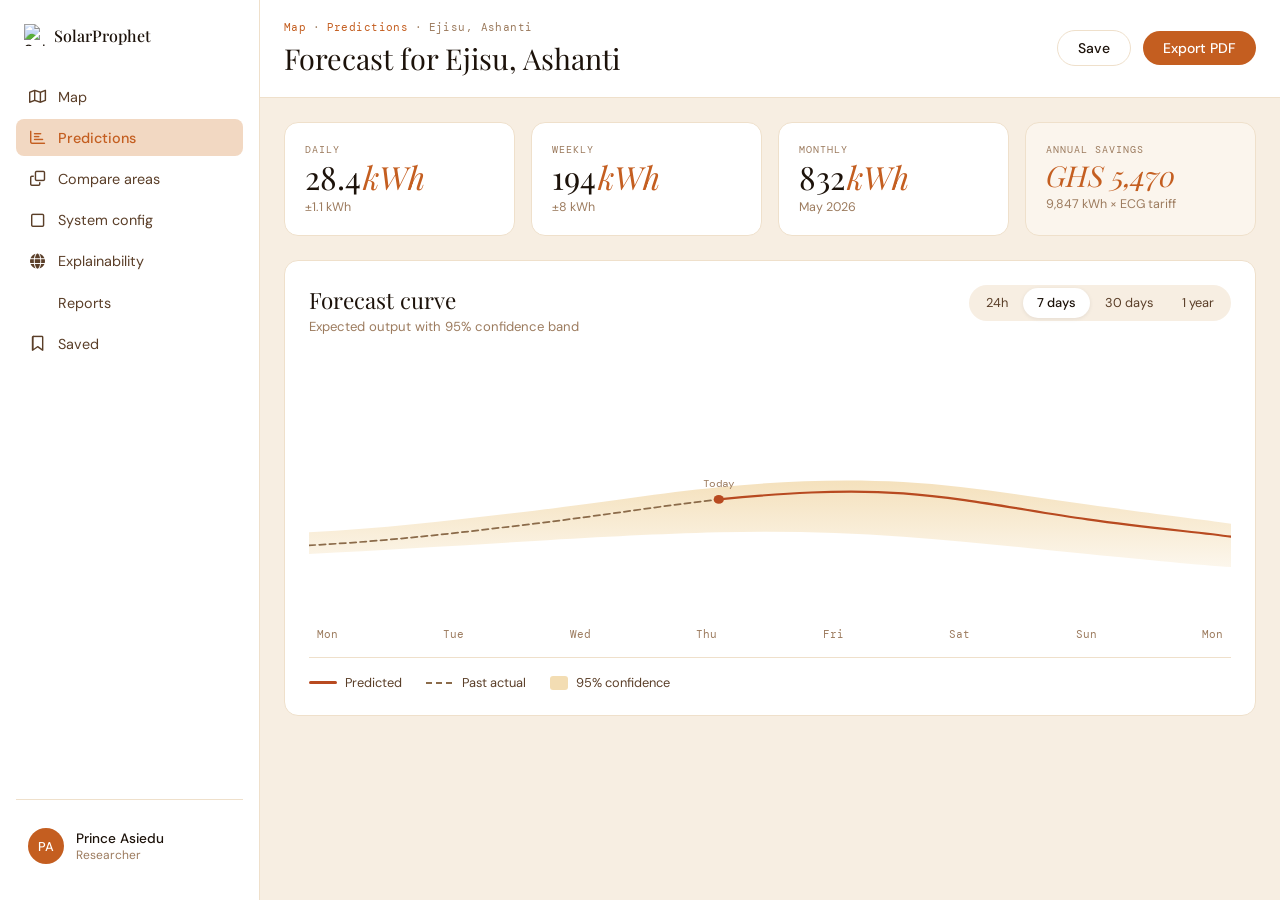
==== prediction/predictions.html @ e0db42d9 "initial  save" ====
<!DOCTYPE html>
<html lang="en">
<head>
  <meta charset="UTF-8" />
  <meta name="viewport" content="width=device-width, initial-scale=1.0" />
  <title>SolarProphet — Predictions</title>

  <!-- Google Fonts -->
  <link rel="preconnect" href="https://fonts.googleapis.com">
  <link rel="stylesheet" href="https://fonts.googleapis.com/css2?family=Playfair+Display:ital,wght@0,400;0,700;1,400&family=DM+Mono:wght@400;500&family=DM+Sans:wght@300;400;500&display=swap">

  <!-- Font Awesome icons -->
  <link rel="stylesheet" href="https://cdnjs.cloudflare.com/ajax/libs/font-awesome/6.5.0/css/all.min.css"/>

  <!-- Our CSS -->
  <link rel="stylesheet" href="predictions.css" />
</head>
<body>

  <div class="page">

    <!-- ==============================
         LEFT SIDEBAR
         Same sidebar as map page
    ============================== -->
    <aside class="sidebar">

      <div class="sidebar-logo">
        <img src="favicon.svg" alt="SolarProphet" class="sidebar-logo-img">
        <span class="sidebar-logo-text">SolarProphet</span>
      </div>

      <nav class="sidebar-nav">
        <a href="map.html" class="nav-item">
          <i class="fa-regular fa-map"></i>
          <span>Map</span>
        </a>
        <!-- Predictions is the active page -->
        <a href="predictions.html" class="nav-item active">
          <i class="fa-regular fa-chart-bar"></i>
          <span>Predictions</span>
        </a>
        <a href="#" class="nav-item">
          <i class="fa-regular fa-clone"></i>
          <span>Compare areas</span>
        </a>
        <a href="#" class="nav-item">
          <i class="fa-regular fa-square"></i>
          <span>System config</span>
        </a>
        <a href="#" class="nav-item">
          <i class="fa-solid fa-globe"></i>
          <span>Explainability</span>
        </a>
        <a href="#" class="nav-item">
          <i class="fa-solid fa-arrow-down-to-bracket"></i>
          <span>Reports</span>
        </a>
        <a href="#" class="nav-item">
          <i class="fa-regular fa-bookmark"></i>
          <span>Saved</span>
        </a>
      </nav>

      <div class="sidebar-bottom">
        <div class="user-profile">
          <div class="user-avatar">PA</div>
          <div class="user-info">
            <p class="user-name">Prince Asiedu</p>
            <p class="user-role">Researcher</p>
          </div>
        </div>
      </div>

    </aside>


    <!-- ==============================
         MAIN CONTENT
    ============================== -->
    <main class="main">

      <!-- Top bar -->
      <div class="top-bar">
        <div class="top-bar-left">
          <!-- Breadcrumb: Map · Predictions · Ejisu, Ashanti -->
          <p class="breadcrumb">
            <a href="map.html">Map</a>
            <span>·</span>
            <a href="predictions.html">Predictions</a>
            <span>·</span>
            <span>Ejisu, Ashanti</span>
          </p>
          <h1 class="page-title">Forecast for Ejisu, Ashanti</h1>
        </div>
        <div class="top-bar-right">
          <button class="save-button">Save</button>
          <button class="export-button">Export PDF</button>
        </div>
      </div>

      <!-- Scrollable content area -->
      <div class="content">

        <!-- ==============================
             4 STAT CARDS ROW
             Daily, Weekly, Monthly, Annual
        ============================== -->
        <div class="stat-cards">

          <!-- Daily -->
          <div class="stat-card">
            <p class="stat-card-label">DAILY</p>
            <div class="stat-card-value">
              <span class="stat-number">28.4</span>
              <span class="stat-unit">kWh</span>
            </div>
            <p class="stat-card-sub">±1.1 kWh</p>
          </div>

          <!-- Weekly -->
          <div class="stat-card">
            <p class="stat-card-label">WEEKLY</p>
            <div class="stat-card-value">
              <span class="stat-number">194</span>
              <span class="stat-unit">kWh</span>
            </div>
            <p class="stat-card-sub">±8 kWh</p>
          </div>

          <!-- Monthly -->
          <div class="stat-card">
            <p class="stat-card-label">MONTHLY</p>
            <div class="stat-card-value">
              <span class="stat-number">832</span>
              <span class="stat-unit">kWh</span>
            </div>
            <p class="stat-card-sub">May 2026</p>
          </div>

          <!-- Annual savings — slightly different background -->
          <div class="stat-card stat-card--highlight">
            <p class="stat-card-label">ANNUAL SAVINGS</p>
            <div class="stat-card-value">
              <span class="stat-number stat-number--large">GHS 5,470</span>
            </div>
            <p class="stat-card-sub">9,847 kWh × ECG tariff</p>
          </div>

        </div>


        <!-- ==============================
             FORECAST CURVE CHART
        ============================== -->
        <div class="chart-card">

          <!-- Chart header -->
          <div class="chart-header">
            <div>
              <h2 class="chart-title">Forecast curve</h2>
              <p class="chart-subtitle">Expected output with 95% confidence band</p>
            </div>
            <!-- Time range tabs: 24h, 7 days, 30 days, 1 year -->
            <div class="chart-tabs">
              <button class="chart-tab" onclick="setChartTab(this)">24h</button>
              <button class="chart-tab active" onclick="setChartTab(this)">7 days</button>
              <button class="chart-tab" onclick="setChartTab(this)">30 days</button>
              <button class="chart-tab" onclick="setChartTab(this)">1 year</button>
            </div>
          </div>

          <!-- The SVG chart -->
          <div class="chart-area">
            <svg viewBox="0 0 900 300" preserveAspectRatio="none" xmlns="http://www.w3.org/2000/svg">
              <defs>
                <!-- Gradient for the confidence band fill -->
                <linearGradient id="bandGrad" x1="0" y1="0" x2="0" y2="1">
                  <stop offset="0%"   stop-color="#F0D4A0" stop-opacity="0.7"/>
                  <stop offset="100%" stop-color="#F0D4A0" stop-opacity="0.2"/>
                </linearGradient>
              </defs>

              <!-- 
                95% CONFIDENCE BAND
                This is the wide cream/yellow shaded area.
                It shows the range the actual output could fall within.
                Drawn as a filled shape behind everything else.
              -->
              <path
                d="M0,200 C80,195 150,185 220,175 C290,165 340,155 400,148
                   C460,141 520,138 580,142 C640,146 700,158 760,168
                   C820,178 870,185 900,190
                   L900,240 C870,238 820,232 760,225
                   C700,218 640,210 580,205
                   C520,200 460,198 400,200
                   C340,202 290,205 220,210
                   C150,215 80,220 0,225 Z"
                fill="url(#bandGrad)"
              />

              <!-- 
                PAST ACTUAL LINE (dashed)
                Shows what the output actually was before today.
                Dashed style means it is historical data.
              -->
              <path
                d="M0,215 C80,210 150,200 220,190 C290,180 340,170 400,162"
                fill="none"
                stroke="#8B6B4A"
                stroke-width="2"
                stroke-dasharray="6 4"
                stroke-linecap="round"
              />

              <!-- 
                PREDICTED LINE (solid orange/red)
                Shows the forecast from today onwards.
                The dot marks "Today" where past meets future.
              -->
              <path
                d="M400,162 C460,155 520,150 580,155
                   C640,160 700,175 760,185
                   C820,195 870,200 900,205"
                fill="none"
                stroke="#B84A20"
                stroke-width="2.5"
                stroke-linecap="round"
              />

              <!-- "Today" dot — where past meets future -->
              <circle cx="400" cy="162" r="5" fill="#B84A20"/>

              <!-- "Today" label above the dot -->
              <text x="400" y="148" text-anchor="middle"
                font-family="DM Mono, monospace"
                font-size="11"
                fill="#9C7B5E">Today</text>

            </svg>

            <!-- Day labels along the bottom of the chart -->
            <div class="chart-days">
              <span>Mon</span>
              <span>Tue</span>
              <span>Wed</span>
              <span>Thu</span>
              <span>Fri</span>
              <span>Sat</span>
              <span>Sun</span>
              <span>Mon</span>
            </div>
          </div>

          <!-- Chart legend at the bottom -->
          <div class="chart-legend">
            <div class="legend-item">
              <div class="legend-line legend-line--solid"></div>
              <span>Predicted</span>
            </div>
            <div class="legend-item">
              <div class="legend-line legend-line--dashed"></div>
              <span>Past actual</span>
            </div>
            <div class="legend-item">
              <div class="legend-box"></div>
              <span>95% confidence</span>
            </div>
          </div>

        </div>

      </div>
    </main>
  </div>

  <script src="predictions.js"></script>

</body>
</html>
---- prediction/predictions.css ----
/* ================================================
   SOLARPROPHET — predictions.css
================================================ */

/* Same colors as all other pages */
:root {
  --cream:       #F7EEE2;
  --cream-light: #FBF5ED;
  --white:       #FFFFFF;
  --dark:        #1C120A;
  --brown:       #5A3E28;
  --brown-light: #9C7B5E;
  --orange:      #C45E20;
  --red-dark:    #B84A20;
  --border:      #EFE0CB;
  --badge-bg:    #F2D8C2;

  --font-serif: 'Playfair Display', Georgia, serif;
  --font-mono:  'DM Mono', monospace;
  --font-body:  'DM Sans', sans-serif;
}

* { box-sizing: border-box; margin: 0; padding: 0; }

body {
  font-family: var(--font-body);
  color: var(--dark);
  background: var(--cream);
  height: 100vh;
  overflow: hidden;
}

a { text-decoration: none; color: inherit; }
button { cursor: pointer; border: none; font-family: var(--font-body); }

/* Full page layout */
.page {
  display: flex;
  height: 100vh;
}


/* ==============================
   SIDEBAR — same as map page
============================== */
.sidebar {
  width: 260px;
  background: var(--white);
  border-right: 1px solid var(--border);
  display: flex;
  flex-direction: column;
  padding: 1.5rem 1rem;
  flex-shrink: 0;
  overflow-y: auto;
}

.sidebar-logo {
  display: flex;
  align-items: center;
  gap: 0.5rem;
  margin-bottom: 2rem;
  padding: 0 0.5rem;
}

.sidebar-logo-img {
  width: 22px;
  height: 22px;
  object-fit: contain;
}

.sidebar-logo-text {
  font-family: var(--font-serif);
  font-size: 1rem;
  font-weight: 500;
  color: var(--dark);
}

.sidebar-nav {
  display: flex;
  flex-direction: column;
  gap: 0.25rem;
  flex: 1;
}

.nav-item {
  display: flex;
  align-items: center;
  gap: 0.75rem;
  padding: 0.6rem 0.75rem;
  border-radius: 8px;
  font-size: 0.9rem;
  color: var(--brown);
  transition: background 0.15s, color 0.15s;
}

.nav-item:hover { background: var(--cream); color: var(--dark); }

.nav-item.active {
  background: var(--badge-bg);
  color: var(--orange);
  font-weight: 500;
}

.nav-item i { width: 18px; text-align: center; font-size: 0.95rem; }

.sidebar-bottom {
  border-top: 1px solid var(--border);
  padding-top: 1rem;
  margin-top: 1rem;
}

.user-profile {
  display: flex;
  align-items: center;
  gap: 0.75rem;
  padding: 0.75rem;
  border-radius: 8px;
  cursor: pointer;
}

.user-profile:hover { background: var(--cream); }

.user-avatar {
  width: 36px;
  height: 36px;
  border-radius: 50%;
  background: var(--orange);
  color: white;
  font-size: 0.8rem;
  font-weight: 500;
  display: flex;
  align-items: center;
  justify-content: center;
  flex-shrink: 0;
}

.user-name { font-size: 0.85rem; font-weight: 500; color: var(--dark); }
.user-role { font-size: 0.75rem; color: var(--brown-light); }


/* ==============================
   MAIN CONTENT
============================== */
.main {
  flex: 1;
  display: flex;
  flex-direction: column;
  overflow: hidden;
}

/* Top bar */
.top-bar {
  display: flex;
  align-items: center;
  justify-content: space-between;
  padding: 1.25rem 1.5rem;
  border-bottom: 1px solid var(--border);
  background: var(--white);
  flex-shrink: 0;
}

/* Breadcrumb: Map · Predictions · Ejisu, Ashanti */
.breadcrumb {
  font-family: var(--font-mono);
  font-size: 0.68rem;
  color: var(--brown-light);
  letter-spacing: 0.04em;
  margin-bottom: 0.3rem;
  display: flex;
  align-items: center;
  gap: 0.4rem;
}

.breadcrumb a {
  color: var(--orange);
}

.breadcrumb a:hover {
  text-decoration: underline;
}

.page-title {
  font-family: var(--font-serif);
  font-size: 1.8rem;
  font-weight: 400;
  color: var(--dark);
}

.top-bar-right {
  display: flex;
  align-items: center;
  gap: 0.75rem;
}

/* "Save" button — outlined style */
.save-button {
  background: var(--white);
  color: var(--dark);
  font-size: 0.875rem;
  font-weight: 500;
  padding: 0.5rem 1.25rem;
  border-radius: 999px;
  border: 1px solid var(--border);
  transition: background 0.2s;
}

.save-button:hover { background: var(--cream); }

/* "Export PDF" button — filled orange */
.export-button {
  background: var(--orange);
  color: white;
  font-size: 0.875rem;
  font-weight: 500;
  padding: 0.5rem 1.25rem;
  border-radius: 999px;
  transition: background 0.2s;
}

.export-button:hover { background: #A8501A; }


/* ==============================
   SCROLLABLE CONTENT
============================== */
.content {
  flex: 1;
  overflow-y: auto;
  padding: 1.5rem;
  display: flex;
  flex-direction: column;
  gap: 1.5rem;
}


/* ==============================
   4 STAT CARDS
============================== */
.stat-cards {
  display: grid;
  grid-template-columns: repeat(4, 1fr);
  gap: 1rem;
}

.stat-card {
  background: var(--white);
  border-radius: 14px;
  padding: 1.25rem;
  border: 1px solid var(--border);
  display: flex;
  flex-direction: column;
  gap: 0.35rem;
}

/* The annual savings card has a cream background */
.stat-card--highlight {
  background: var(--cream-light);
}

/* Small label at the top: "DAILY", "WEEKLY" etc */
.stat-card-label {
  font-family: var(--font-mono);
  font-size: 0.62rem;
  letter-spacing: 0.1em;
  color: var(--brown-light);
}

/* Number and unit on same row */
.stat-card-value {
  display: flex;
  align-items: baseline;
  gap: 0.15rem;
}

/* The big number */
.stat-number {
  font-family: var(--font-serif);
  font-size: 2rem;
  font-weight: 400;
  color: var(--dark);
  line-height: 1;
}

/* "kWh" in orange italic */
.stat-unit {
  font-family: var(--font-serif);
  font-size: 2rem;
  font-style: italic;
  color: var(--orange);
  line-height: 1;
}

/* "GHS 5,470" is slightly bigger */
.stat-number--large {
  font-family: var(--font-serif);
  font-size: 1.8rem;
  font-weight: 400;
  color: var(--orange);
  font-style: italic;
}

/* Small sub-text: "±1.1 kWh", "May 2026" */
.stat-card-sub {
  font-size: 0.78rem;
  color: var(--brown-light);
}


/* ==============================
   FORECAST CHART CARD
============================== */
.chart-card {
  background: var(--white);
  border-radius: 14px;
  padding: 1.5rem;
  border: 1px solid var(--border);
}

/* Chart header: title + tabs */
.chart-header {
  display: flex;
  align-items: flex-start;
  justify-content: space-between;
  margin-bottom: 1.5rem;
}

.chart-title {
  font-family: var(--font-serif);
  font-size: 1.4rem;
  font-weight: 400;
  color: var(--dark);
}

.chart-subtitle {
  font-size: 0.82rem;
  color: var(--brown-light);
  margin-top: 0.2rem;
}

/* 24h / 7 days / 30 days / 1 year tabs */
.chart-tabs {
  display: flex;
  background: var(--cream);
  border-radius: 999px;
  padding: 3px;
  gap: 2px;
}

.chart-tab {
  padding: 0.4rem 0.85rem;
  border-radius: 999px;
  font-size: 0.8rem;
  color: var(--brown);
  background: transparent;
  transition: background 0.2s, color 0.2s;
  white-space: nowrap;
}

.chart-tab.active {
  background: var(--white);
  color: var(--dark);
  font-weight: 500;
  box-shadow: 0 1px 4px rgba(0,0,0,0.08);
}

/* The SVG chart area */
.chart-area {
  width: 100%;
}

.chart-area svg {
  width: 100%;
  height: 260px;
  display: block;
}

/* Day labels under the chart */
.chart-days {
  display: flex;
  justify-content: space-between;
  padding: 0.5rem 0.5rem 0;
}

.chart-days span {
  font-family: var(--font-mono);
  font-size: 0.68rem;
  color: var(--brown-light);
}

/* Legend at the bottom */
.chart-legend {
  display: flex;
  align-items: center;
  gap: 1.5rem;
  margin-top: 1rem;
  padding-top: 1rem;
  border-top: 1px solid var(--border);
}

.legend-item {
  display: flex;
  align-items: center;
  gap: 0.5rem;
  font-size: 0.8rem;
  color: var(--brown);
}

/* Solid orange line for "Predicted" */
.legend-line--solid {
  width: 28px;
  height: 2.5px;
  background: var(--red-dark);
  border-radius: 2px;
}

/* Dashed line for "Past actual" */
.legend-line--dashed {
  width: 28px;
  height: 2px;
  background: repeating-linear-gradient(
    90deg,
    #8B6B4A 0px,
    #8B6B4A 6px,
    transparent 6px,
    transparent 10px
  );
}

/* Cream box for "95% confidence" */
.legend-box {
  width: 18px;
  height: 14px;
  background: #F0D4A0;
  border-radius: 3px;
  opacity: 0.8;
}
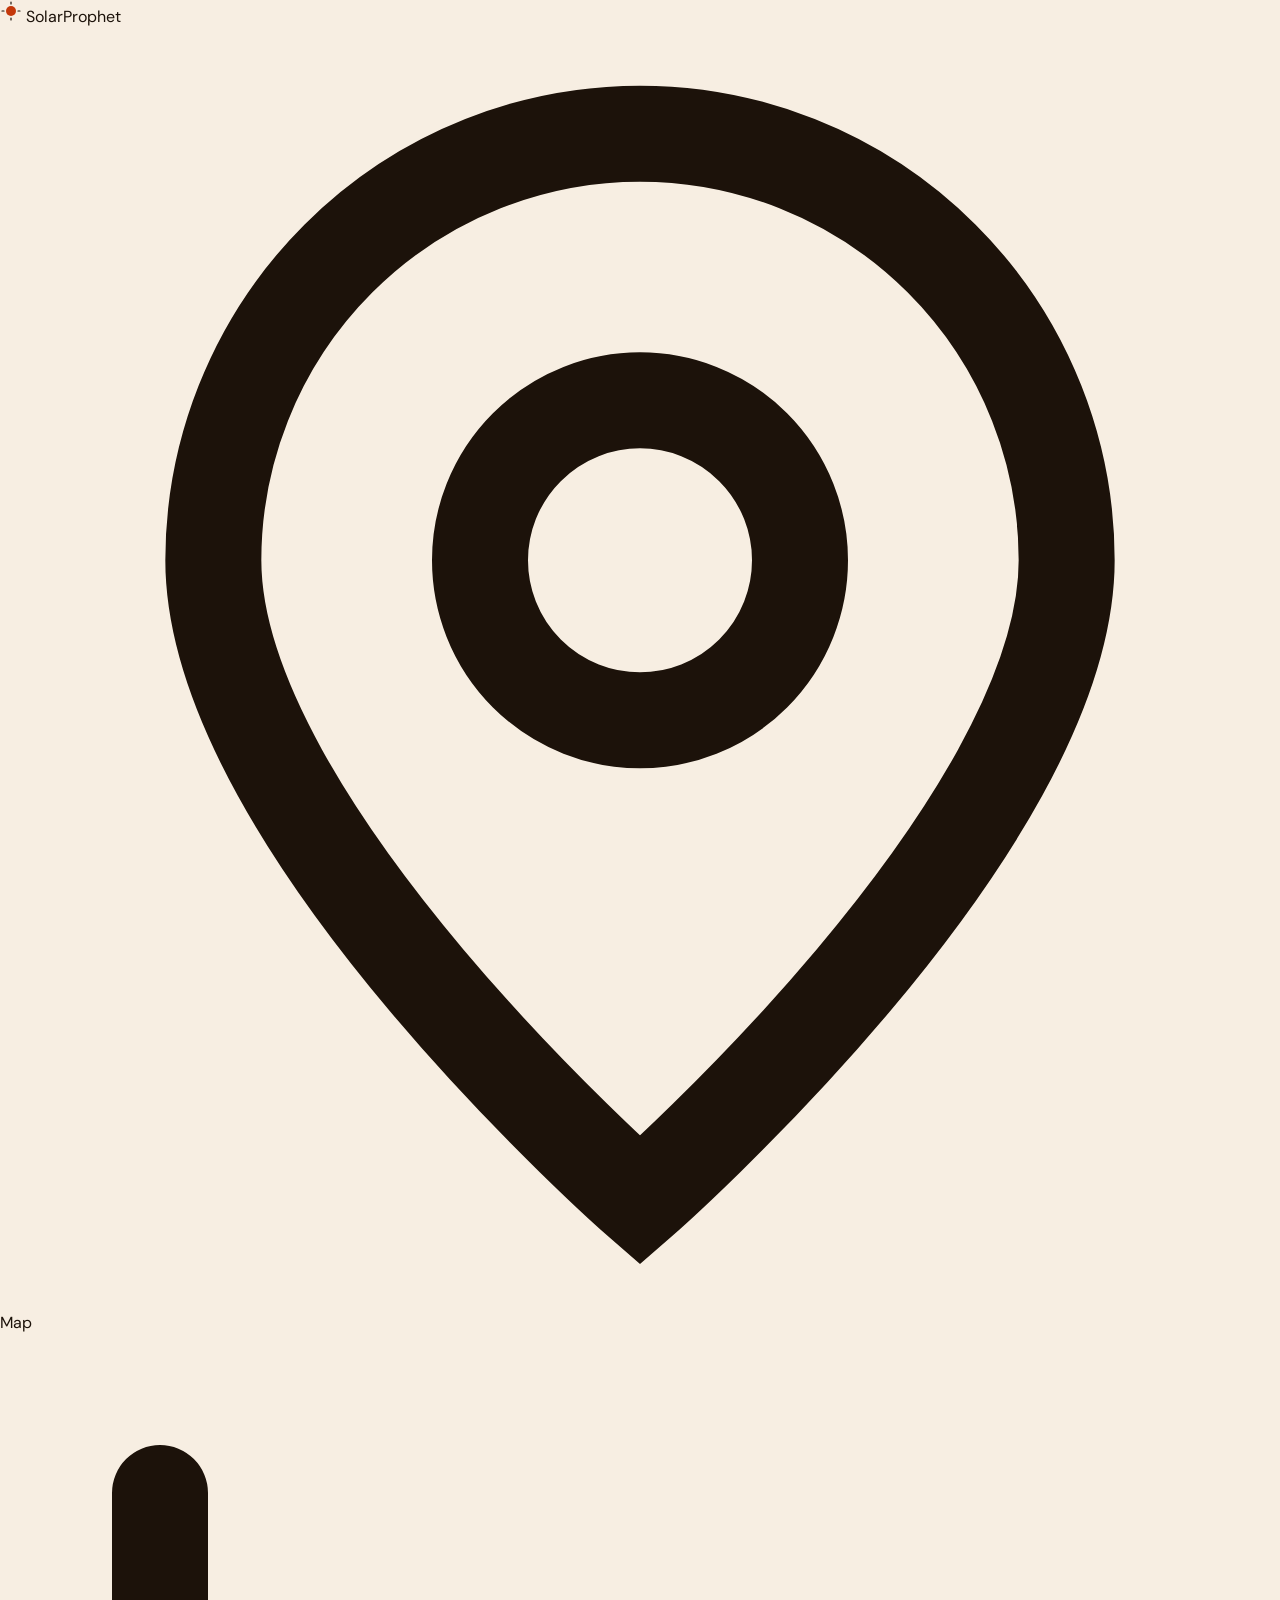
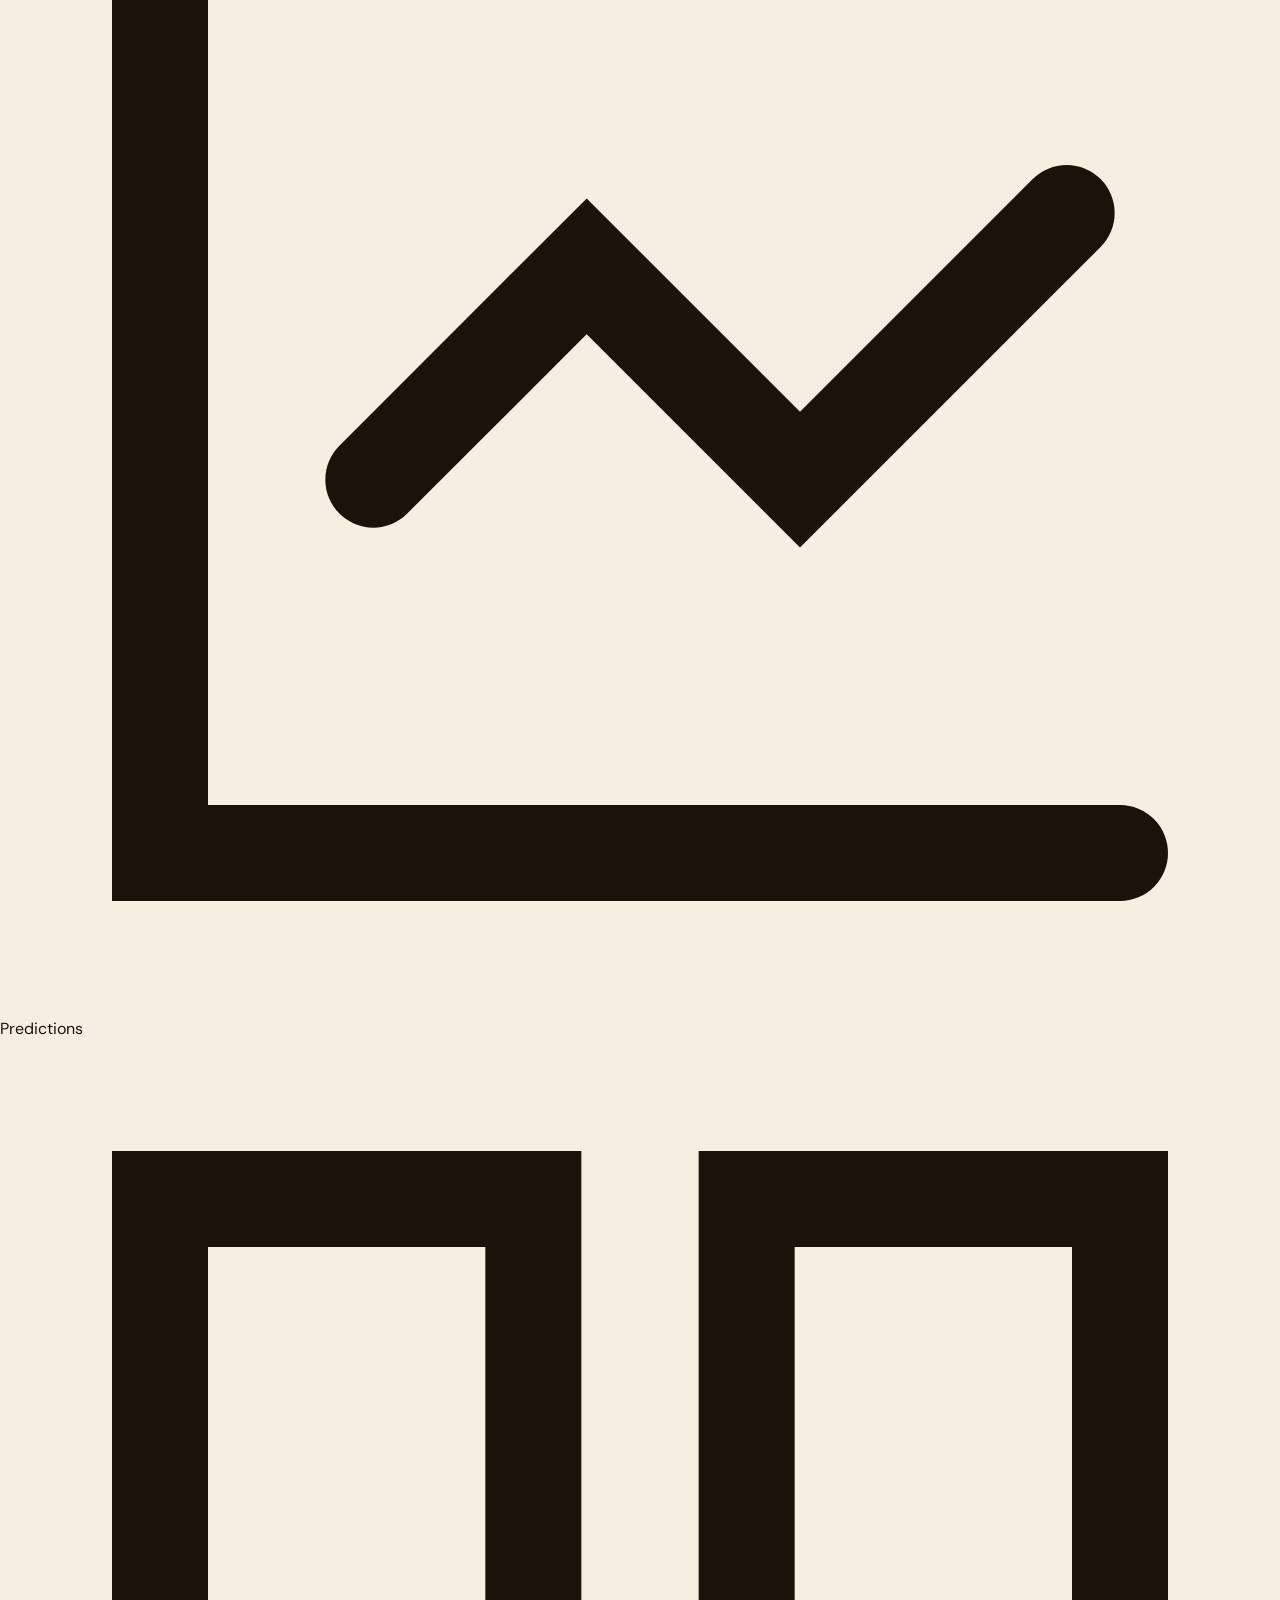
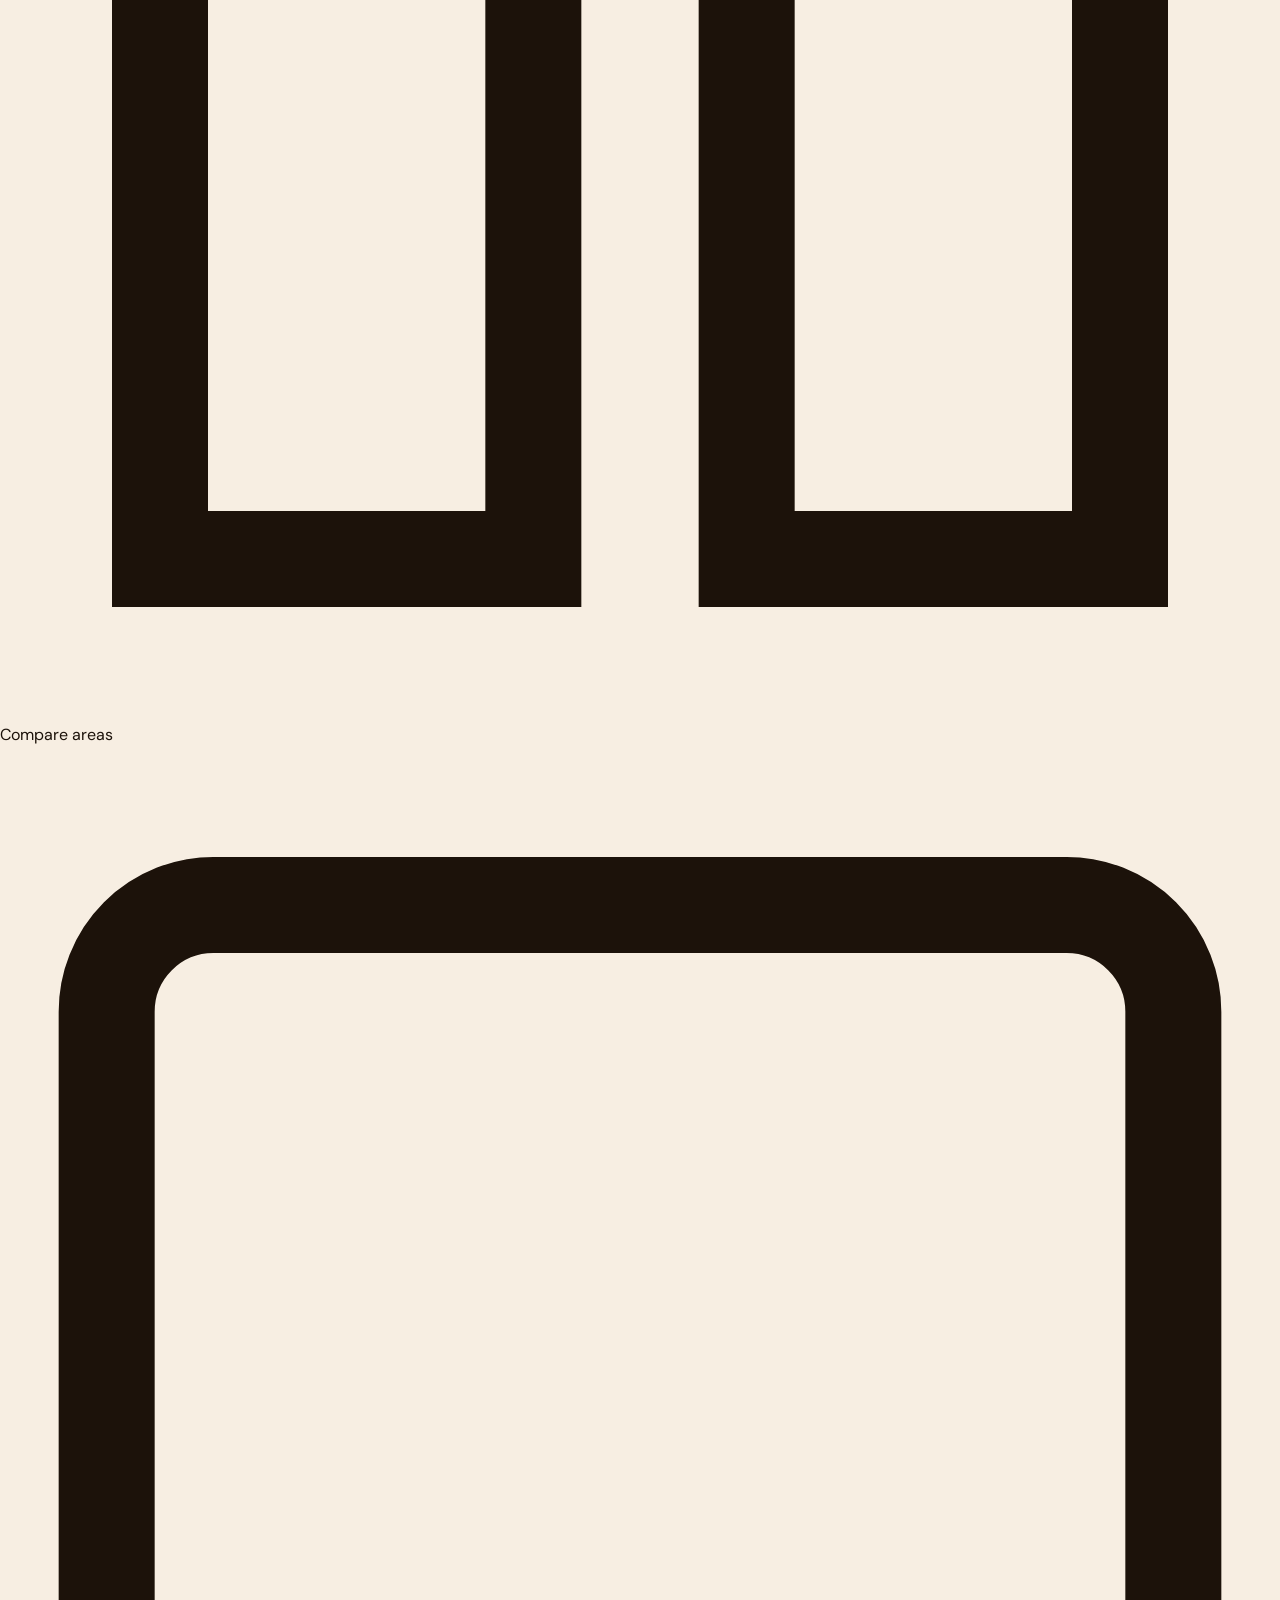
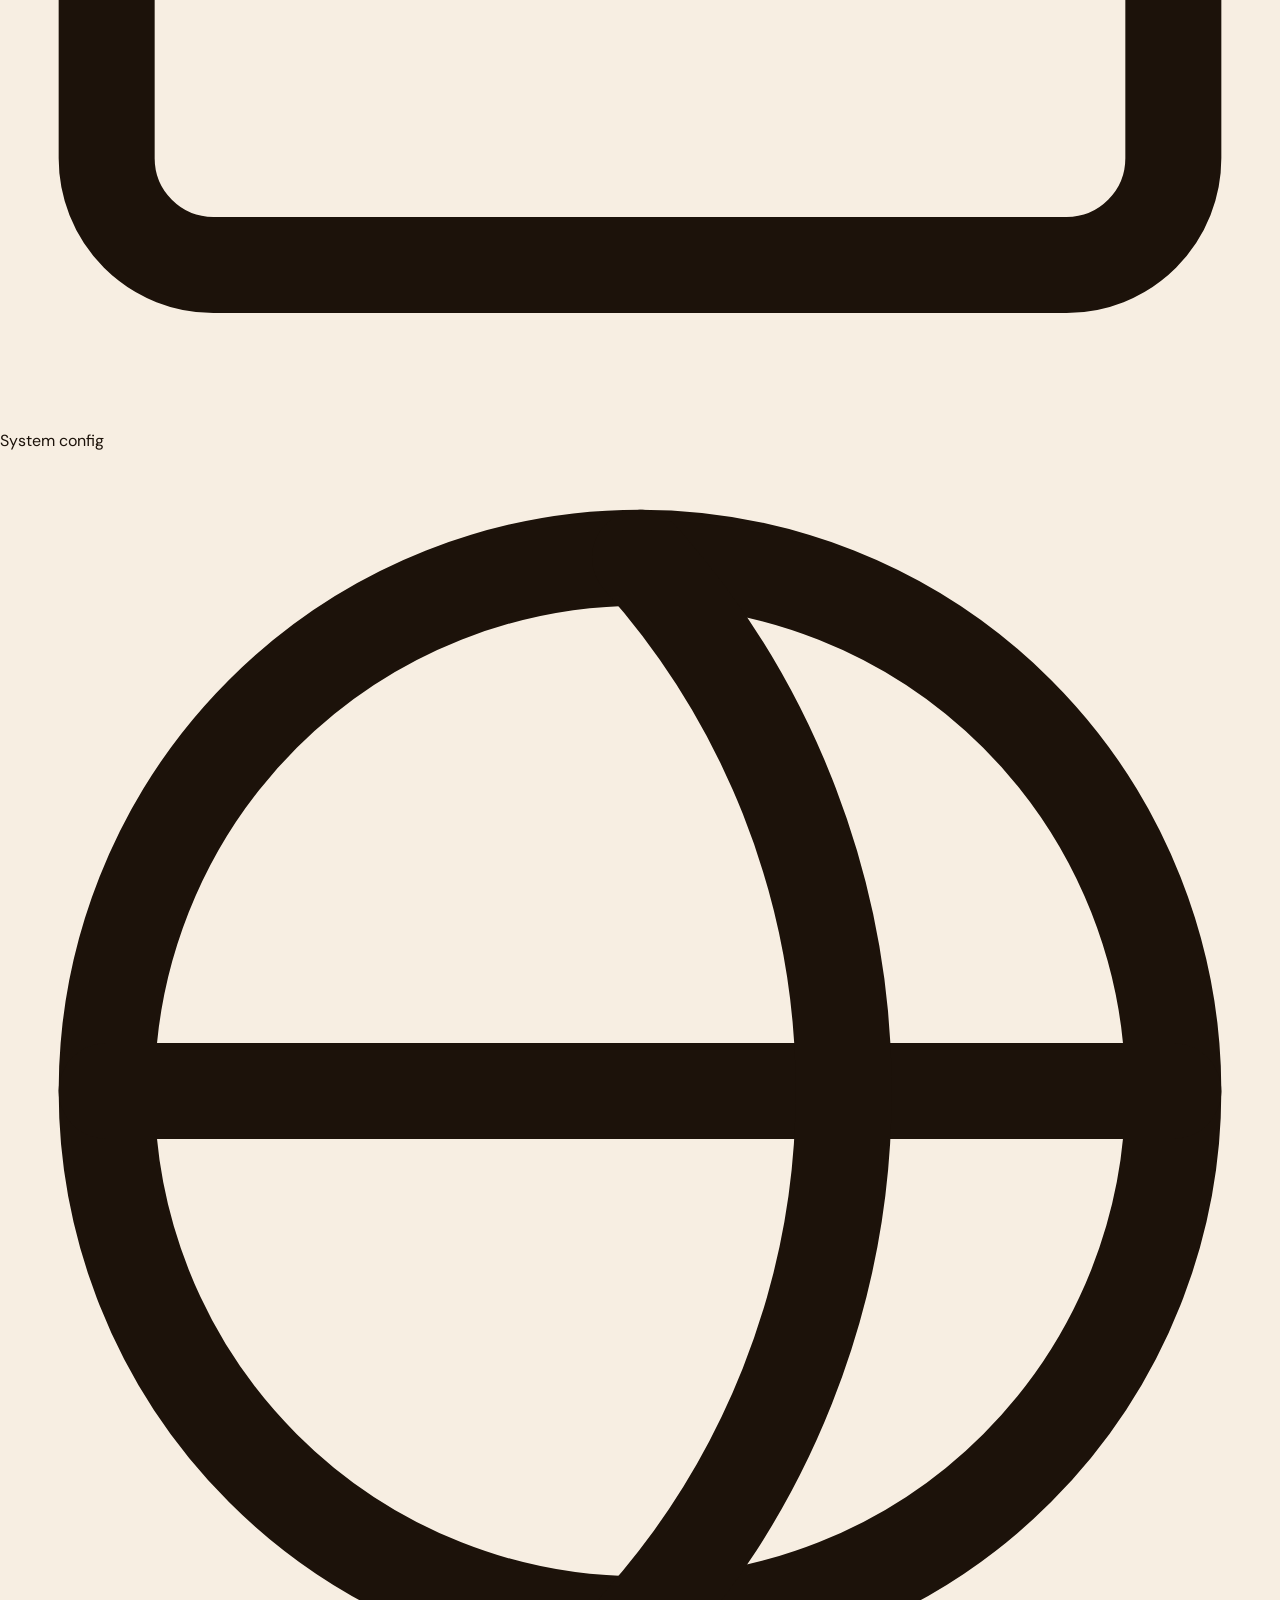
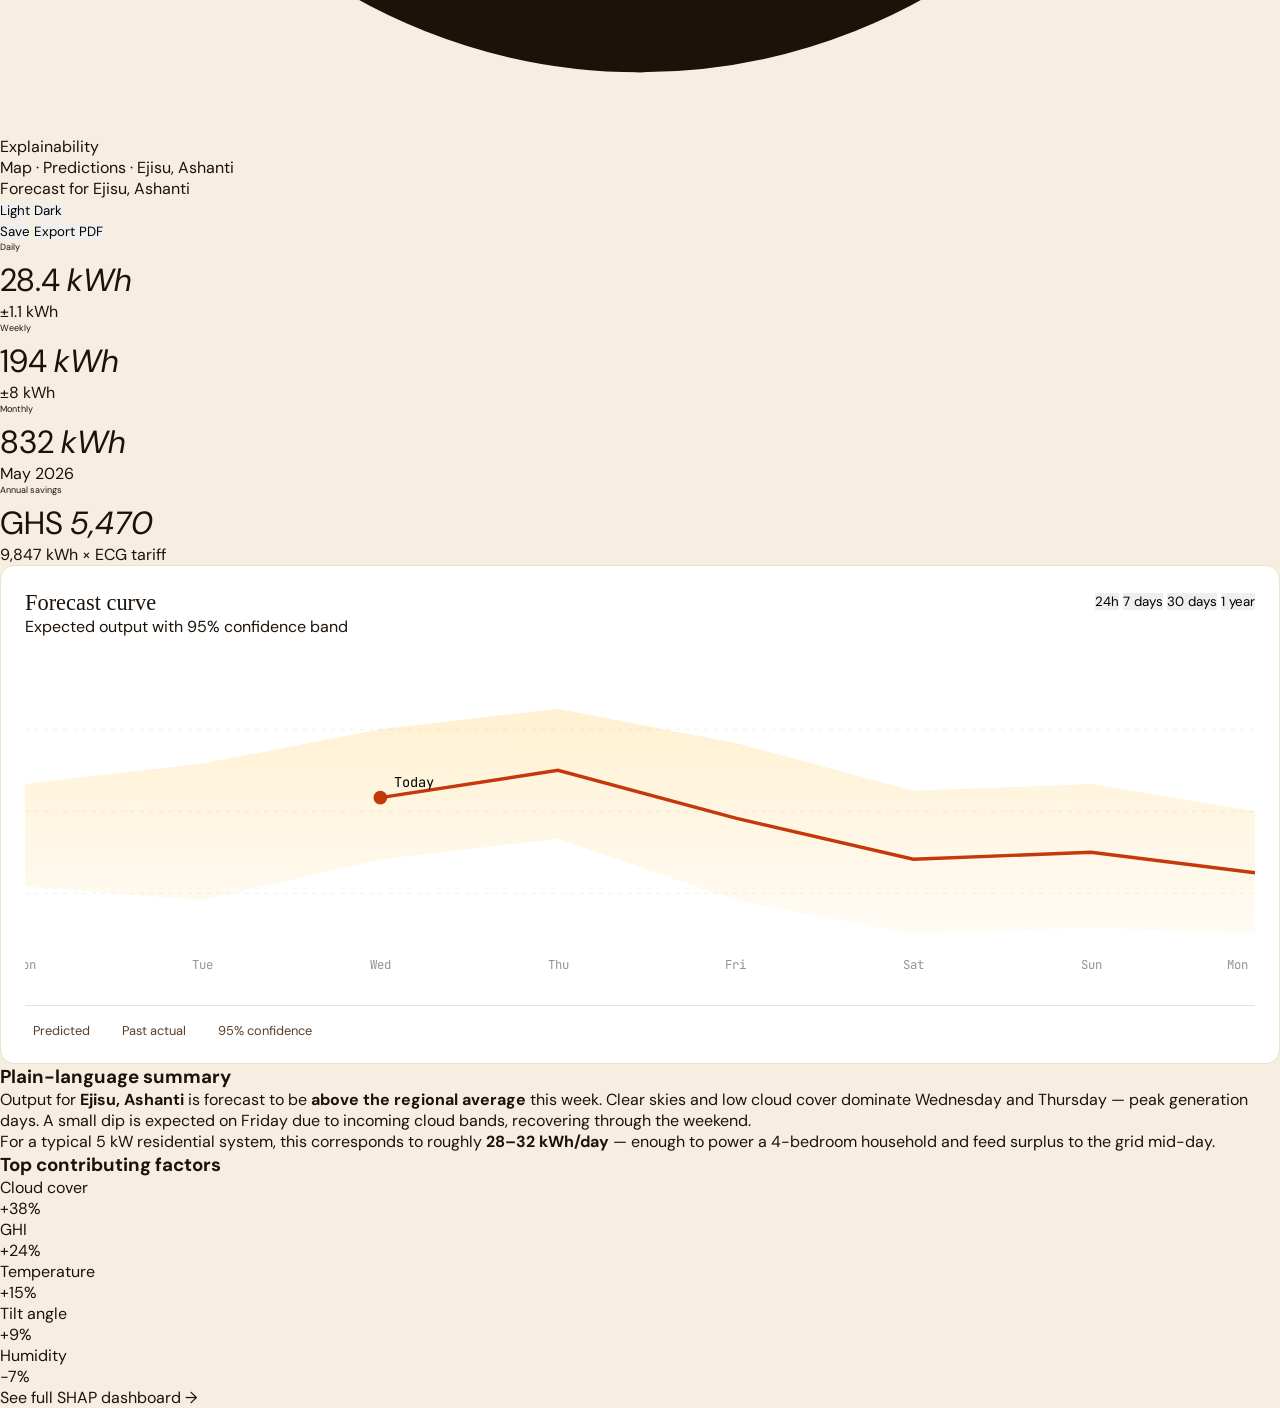
==== commit 82a67a96: "Update predictions.html included dark mode to this file" ====
--- a/prediction/predictions.html
+++ b/prediction/predictions.html
@@ -5,276 +5,479 @@
   <meta name="viewport" content="width=device-width, initial-scale=1.0" />
   <title>SolarProphet — Predictions</title>
 
-  <!-- Google Fonts -->
+  <!-- Fonts matching the design file exactly -->
   <link rel="preconnect" href="https://fonts.googleapis.com">
-  <link rel="stylesheet" href="https://fonts.googleapis.com/css2?family=Playfair+Display:ital,wght@0,400;0,700;1,400&family=DM+Mono:wght@400;500&family=DM+Sans:wght@300;400;500&display=swap">
-
-  <!-- Font Awesome icons -->
-  <link rel="stylesheet" href="https://cdnjs.cloudflare.com/ajax/libs/font-awesome/6.5.0/css/all.min.css"/>
-
-  <!-- Our CSS -->
+  <link rel="preconnect" href="https://fonts.gstatic.com" crossorigin>
+  <link href="https://fonts.googleapis.com/css2?family=Cormorant+Garamond:ital,wght@0,300;0,400;0,500;0,600;0,700;1,400;1,500;1,600&family=DM+Sans:wght@300;400;500;600;700&family=JetBrains+Mono:wght@300;400;500;600&display=swap" rel="stylesheet">
+
+  <!-- Shared design system -->
+  <link rel="stylesheet" href="shared.css" />
   <link rel="stylesheet" href="predictions.css" />
 </head>
 <body>
-
-  <div class="page">
-
-    <!-- ==============================
-         LEFT SIDEBAR
-         Same sidebar as map page
-    ============================== -->
-    <aside class="sidebar">
-
-      <div class="sidebar-logo">
-        <img src="favicon.svg" alt="SolarProphet" class="sidebar-logo-img">
-        <span class="sidebar-logo-text">SolarProphet</span>
-      </div>
-
-      <nav class="sidebar-nav">
-        <a href="map.html" class="nav-item">
-          <i class="fa-regular fa-map"></i>
-          <span>Map</span>
-        </a>
-        <!-- Predictions is the active page -->
-        <a href="predictions.html" class="nav-item active">
-          <i class="fa-regular fa-chart-bar"></i>
-          <span>Predictions</span>
-        </a>
-        <a href="#" class="nav-item">
-          <i class="fa-regular fa-clone"></i>
-          <span>Compare areas</span>
-        </a>
-        <a href="#" class="nav-item">
-          <i class="fa-regular fa-square"></i>
-          <span>System config</span>
-        </a>
-        <a href="#" class="nav-item">
-          <i class="fa-solid fa-globe"></i>
-          <span>Explainability</span>
-        </a>
-        <a href="#" class="nav-item">
-          <i class="fa-solid fa-arrow-down-to-bracket"></i>
-          <span>Reports</span>
-        </a>
-        <a href="#" class="nav-item">
-          <i class="fa-regular fa-bookmark"></i>
-          <span>Saved</span>
-        </a>
-      </nav>
-
-      <div class="sidebar-bottom">
-        <div class="user-profile">
-          <div class="user-avatar">PA</div>
-          <div class="user-info">
-            <p class="user-name">Prince Asiedu</p>
-            <p class="user-role">Researcher</p>
-          </div>
-        </div>
-      </div>
-
-    </aside>
-
-
-    <!-- ==============================
-         MAIN CONTENT
-    ============================== -->
-    <main class="main">
-
-      <!-- Top bar -->
-      <div class="top-bar">
-        <div class="top-bar-left">
-          <!-- Breadcrumb: Map · Predictions · Ejisu, Ashanti -->
-          <p class="breadcrumb">
-            <a href="map.html">Map</a>
-            <span>·</span>
-            <a href="predictions.html">Predictions</a>
-            <span>·</span>
-            <span>Ejisu, Ashanti</span>
-          </p>
-          <h1 class="page-title">Forecast for Ejisu, Ashanti</h1>
-        </div>
-        <div class="top-bar-right">
-          <button class="save-button">Save</button>
-          <button class="export-button">Export PDF</button>
-        </div>
-      </div>
-
-      <!-- Scrollable content area -->
-      <div class="content">
-
-        <!-- ==============================
-             4 STAT CARDS ROW
-             Daily, Weekly, Monthly, Annual
-        ============================== -->
-        <div class="stat-cards">
-
-          <!-- Daily -->
-          <div class="stat-card">
-            <p class="stat-card-label">DAILY</p>
-            <div class="stat-card-value">
-              <span class="stat-number">28.4</span>
-              <span class="stat-unit">kWh</span>
-            </div>
-            <p class="stat-card-sub">±1.1 kWh</p>
-          </div>
-
-          <!-- Weekly -->
-          <div class="stat-card">
-            <p class="stat-card-label">WEEKLY</p>
-            <div class="stat-card-value">
-              <span class="stat-number">194</span>
-              <span class="stat-unit">kWh</span>
-            </div>
-            <p class="stat-card-sub">±8 kWh</p>
-          </div>
-
-          <!-- Monthly -->
-          <div class="stat-card">
-            <p class="stat-card-label">MONTHLY</p>
-            <div class="stat-card-value">
-              <span class="stat-number">832</span>
-              <span class="stat-unit">kWh</span>
-            </div>
-            <p class="stat-card-sub">May 2026</p>
-          </div>
-
-          <!-- Annual savings — slightly different background -->
-          <div class="stat-card stat-card--highlight">
-            <p class="stat-card-label">ANNUAL SAVINGS</p>
-            <div class="stat-card-value">
-              <span class="stat-number stat-number--large">GHS 5,470</span>
-            </div>
-            <p class="stat-card-sub">9,847 kWh × ECG tariff</p>
-          </div>
-
-        </div>
-
-
-        <!-- ==============================
-             FORECAST CURVE CHART
-        ============================== -->
-        <div class="chart-card">
-
-          <!-- Chart header -->
-          <div class="chart-header">
-            <div>
-              <h2 class="chart-title">Forecast curve</h2>
-              <p class="chart-subtitle">Expected output with 95% confidence band</p>
-            </div>
-            <!-- Time range tabs: 24h, 7 days, 30 days, 1 year -->
-            <div class="chart-tabs">
-              <button class="chart-tab" onclick="setChartTab(this)">24h</button>
-              <button class="chart-tab active" onclick="setChartTab(this)">7 days</button>
-              <button class="chart-tab" onclick="setChartTab(this)">30 days</button>
-              <button class="chart-tab" onclick="setChartTab(this)">1 year</button>
-            </div>
-          </div>
-
-          <!-- The SVG chart -->
-          <div class="chart-area">
-            <svg viewBox="0 0 900 300" preserveAspectRatio="none" xmlns="http://www.w3.org/2000/svg">
+<div class="sp-app">
+
+  <!--SIDEBAR-->
+  <aside class="sp-sidebar">
+    <div class="sp-sidebar__brand">
+      <a class="sp-logo" href="index.html">
+        <svg viewBox="0 0 22 22" width="22" height="22" fill="none">
+          <circle cx="11" cy="11" r="5" fill="#c4380a"/>
+          <g stroke="currentColor" stroke-width="1.2" stroke-linecap="round" style="color:var(--sp-ink);">
+            <line x1="11" y1="2" x2="11" y2="4"/>
+            <line x1="11" y1="18" x2="11" y2="20"/>
+            <line x1="2"  y1="11" x2="4"  y2="11"/>
+            <line x1="18" y1="11" x2="20" y2="11"/>
+          </g>
+        </svg>
+        SolarProphet
+      </a>
+    </div>
+
+    <!-- Nav links -->
+    <a href="map.html" class="sp-sidebar__item">
+      <svg viewBox="0 0 24 24" fill="none" stroke="currentColor" stroke-width="1.8" stroke-linecap="round">
+        <circle cx="12" cy="10" r="3"/>
+        <path d="M12 2a8 8 0 0 0-8 8c0 5 8 12 8 12s8-7 8-12a8 8 0 0 0-8-8z"/>
+      </svg>
+      Map
+    </a>
+
+    <a href="predictions.html" class="sp-sidebar__item active">
+      <svg viewBox="0 0 24 24" fill="none" stroke="currentColor" stroke-width="1.8" stroke-linecap="round">
+        <path d="M3 3v18h18"/>
+        <path d="M7 14l4-4 4 4 5-5"/>
+      </svg>
+      Predictions
+    </a>
+
+    <a href="compare.html" class="sp-sidebar__item">
+      <svg viewBox="0 0 24 24" fill="none" stroke="currentColor" stroke-width="1.8" stroke-linecap="round">
+        <rect x="3" y="3" width="7" height="18"/>
+        <rect x="14" y="3" width="7" height="18"/>
+      </svg>
+      Compare areas
+    </a>
+
+    <a href="systemconfig.html" class="sp-sidebar__item">
+      <svg viewBox="0 0 24 24" fill="none" stroke="currentColor" stroke-width="1.8" stroke-linecap="round">
+        <rect x="2" y="3" width="20" height="18" rx="2"/>
+      </svg>
+      System config
+    </a>
+
+    <a href="explainability.html" class="sp-sidebar__item">
+      <svg viewBox="0 0 24 24" fill="none" stroke="currentColor" stroke-width="1.8" stroke-linecap="round">
+        <circle cx="12" cy="12" r="10"/>
+        <path d="M2 12h20"/>
+        <path d="M12 2a15 15 0 0 1 0 20"/>
+      </svg>
+      Explainability
+    </a>
+    <!--
+    <a href="reports.html" class="sp-sidebar__item">
+      <svg viewBox="0 0 24 24" fill="none" stroke="currentColor" stroke-width="1.8" stroke-linecap="round">
+        <path d="M21 15v4a2 2 0 0 1-2 2H5a2 2 0 0 1-2-2v-4"/>
+        <polyline points="7 10 12 15 17 10"/>
+        <line x1="12" y1="15" x2="12" y2="3"/>
+      </svg>
+      Reports
+    </a>
+
+    <a href="saved.html" class="sp-sidebar__item">
+      <svg viewBox="0 0 24 24" fill="none" stroke="currentColor" stroke-width="1.8" stroke-linecap="round">
+        <path d="M19 21l-7-5-7 5V5a2 2 0 0 1 2-2h10a2 2 0 0 1 2 2z"/>
+      </svg>
+      Saved
+    </a>
+
+    <a href="sms-centre.html" class="sp-sidebar__item">
+      <svg viewBox="0 0 24 24" fill="none" stroke="currentColor" stroke-width="1.8" stroke-linecap="round">
+        <path d="M21 15a2 2 0 0 1-2 2H7l-4 4V5a2 2 0 0 1 2-2h14a2 2 0 0 1 2 2z"/>
+      </svg>
+      SMS Centre
+    </a>
+    -->
+
+    <!-- Account group -->
+     <!--
+     
+    <div class="sp-sidebar__group">Account</div>
+
+    <a href="#" class="sp-sidebar__item">
+      <svg viewBox="0 0 24 24" fill="none" stroke="currentColor" stroke-width="1.8" stroke-linecap="round">
+        <path d="M20.84 4.61a5.5 5.5 0 0 0-7.78 0L12 5.67l-1.06-1.06a5.5 5.5 0 0 0-7.78 7.78l1.06 1.06L12 21.23l7.78-7.78 1.06-1.06a5.5 5.5 0 0 0 0-7.78z"/>
+      </svg>
+      Premium <span class="badge">Apply</span>
+    </a>
+
+    <a href="settings.html" class="sp-sidebar__item">
+      <svg viewBox="0 0 24 24" fill="none" stroke="currentColor" stroke-width="1.8" stroke-linecap="round">
+        <circle cx="12" cy="12" r="3"/>
+        <path d="M19.4 15a1.65 1.65 0 0 0 .33 1.82l.06.06a2 2 0 0 1-2.83 2.83l-.06-.06a1.65 1.65 0 0 0-1.82-.33 1.65 1.65 0 0 0-1 1.51V21a2 2 0 0 1-4 0v-.09A1.65 1.65 0 0 0 9 19.4a1.65 1.65 0 0 0-1.82.33l-.06.06a2 2 0 1 1-2.83-2.83l.06-.06A1.65 1.65 0 0 0 4.6 9a1.65 1.65 0 0 0-1.51-1H3a2 2 0 0 1 0-4h.09A1.65 1.65 0 0 0 4.6 9z"/>
+      </svg>
+      Settings
+    </a>
+    -->
+      
+    <!-- User profile -->
+     <!--
+    <div class="sp-sidebar__footer">
+      <div class="sp-user">
+        <div class="sp-avatar">PA</div>
+        <div>
+          <div class="sp-user__name">Prince Asiedu</div>
+          <div class="sp-user__role">Researcher</div>
+        </div>
+      </div>
+    </div>
+    -->
+  </aside>
+
+
+  <!-- ==============================
+       MAIN CONTENT
+  ============================== -->
+  <div class="sp-app__main">
+
+    <!-- Top bar -->
+    <div class="sp-topbar">
+      <div class="sp-topbar__left">
+        <!-- Breadcrumb -->
+        <div class="sp-breadcrumb">
+          <a href="map.html">Map</a>
+          <span>·</span>
+          <a href="predictions.html">Predictions</a>
+          <span>·</span>
+          <span style="color:var(--sp-ink);">Ejisu, Ashanti</span>
+        </div>
+        <div class="sp-topbar__title">Forecast for Ejisu, Ashanti</div>
+      </div>
+
+      <div class="sp-topbar__actions">
+        <!-- Dark mode toggle -->
+        <div class="sp-theme-toggle">
+          <button data-theme-btn="light" class="active">Light</button>
+          <button data-theme-btn="dark">Dark</button>
+        </div>
+        <button class="sp-btn sp-btn--outline sp-btn--sm">Save</button>
+        <button class="sp-btn sp-btn--accent sp-btn--sm">Export PDF</button>
+      </div>
+    </div>
+
+    <!-- Scrollable content -->
+    <div class="sp-content">
+
+      <!-- 4 stat cards -->
+      <div class="stat-grid">
+
+        <div class="sp-card sp-card--flat">
+          <div class="sp-mono" style="font-size:9px; margin-bottom:6px;">Daily</div>
+          <div class="sp-stat-num" style="font-size:32px;">28.4 <em>kWh</em></div>
+          <div class="stat-sub">±1.1 kWh</div>
+        </div>
+
+        <div class="sp-card sp-card--flat">
+          <div class="sp-mono" style="font-size:9px; margin-bottom:6px;">Weekly</div>
+          <div class="sp-stat-num" style="font-size:32px;">194 <em>kWh</em></div>
+          <div class="stat-sub">±8 kWh</div>
+        </div>
+
+        <div class="sp-card sp-card--flat">
+          <div class="sp-mono" style="font-size:9px; margin-bottom:6px;">Monthly</div>
+          <div class="sp-stat-num" style="font-size:32px;">832 <em>kWh</em></div>
+          <div class="stat-sub">May 2026</div>
+        </div>
+
+        <!-- Annual savings — warm gradient card -->
+        <div class="sp-card sp-card--flat savings-card">
+          <div class="sp-mono" style="font-size:9px; margin-bottom:6px;">Annual savings</div>
+          <div class="sp-stat-num" style="font-size:32px;">GHS <em>5,470</em></div>
+          <div class="stat-sub">9,847 kWh × ECG tariff</div>
+        </div>
+
+      </div>
+
+
+      <!-- Forecast curve chart -->
+      <div class="sp-card chart-card">
+        <div class="chart-header">
+          <div>
+            <h3 class="chart-title">Forecast curve</h3>
+            <p class="chart-sub">Expected output with 95% confidence band</p>
+          </div>
+          <div class="sp-segment" id="chartSegment">
+            <button onclick="setSegment(this)">24h</button>
+            <button onclick="setSegment(this)" class="active">7 days</button>
+            <button onclick="setSegment(this)">30 days</button>
+            <button onclick="setSegment(this)">1 year</button>
+          </div>
+        </div>
+
+        <div class="chart-area">
+          <svg viewBox="0 0 900 240" style="width:100%; height:100%;" preserveAspectRatio="none">
+            <defs>
+              <linearGradient id="confidence" x1="0" y1="0" x2="0" y2="1">
+                <stop offset="0%"   stop-color="#ffae00" stop-opacity="0.18"/>
+                <stop offset="100%" stop-color="#ffae00" stop-opacity="0.04"/>
+              </linearGradient>
+            </defs>
+            <!-- Grid lines -->
+            <g stroke="rgba(45,37,32,0.06)" stroke-dasharray="3 4">
+              <line x1="0" y1="50"  x2="900" y2="50"/>
+              <line x1="0" y1="110" x2="900" y2="110"/>
+              <line x1="0" y1="170" x2="900" y2="170"/>
+            </g>
+            <!-- 95% confidence band -->
+            <path d="M 0 90 L 130 75 L 260 50 L 390 35 L 520 60 L 650 95 L 780 90 L 900 110 L 900 200 L 780 195 L 650 200 L 520 175 L 390 130 L 260 145 L 130 175 L 0 165 Z"
+              fill="url(#confidence)"/>
+            <!-- Past actual (dashed) -->
+            <path d="M 0 130 L 65 120 L 130 125 L 195 115 L 260 100"
+              fill="none" stroke="var(--sp-ink-soft)" stroke-width="2" stroke-dasharray="4 3"/>
+            <!-- Predicted (solid orange) -->
+            <path d="M 260 100 L 390 80 L 520 115 L 650 145 L 780 140 L 900 155"
+              fill="none" stroke="#c4380a" stroke-width="2.5"/>
+            <!-- Today dot -->
+            <circle cx="260" cy="100" r="5" fill="#c4380a"/>
+            <text x="270" y="92" font-family="JetBrains Mono" font-size="10" fill="var(--sp-ink)">Today</text>
+            <!-- Y axis labels -->
+            <g font-family="JetBrains Mono" font-size="9" fill="rgba(45,37,32,0.5)" text-anchor="end">
+              <text x="-6" y="55">35</text>
+              <text x="-6" y="115">25</text>
+              <text x="-6" y="175">15</text>
+            </g>
+            <!-- X axis labels -->
+            <g font-family="JetBrains Mono" font-size="9" fill="rgba(45,37,32,0.5)" text-anchor="middle">
+              <text x="0"   y="225">Mon</text>
+              <text x="130" y="225">Tue</text>
+              <text x="260" y="225">Wed</text>
+              <text x="390" y="225">Thu</text>
+              <text x="520" y="225">Fri</text>
+              <text x="650" y="225">Sat</text>
+              <text x="780" y="225">Sun</text>
+              <text x="895" y="225" text-anchor="end">Mon</text>
+            </g>
+          </svg>
+        </div>
+
+        <!-- Chart legend -->
+        <div class="chart-legend">
+          <span class="legend-item">
+            <span class="legend-line" style="background:#c4380a;"></span>Predicted
+          </span>
+          <span class="legend-item">
+            <span class="legend-dashed"></span>Past actual
+          </span>
+          <span class="legend-item">
+            <span class="legend-band"></span>95% confidence
+          </span>
+        </div>
+      </div>
+
+
+      <!-- Bottom two columns: hourly + SMS -->
+       <!--
+      <div class="bottom-grid">
+        -->
+
+        <!-- Hourly profile -->
+         <!--
+        <div class="sp-card">
+          <h3 class="chart-title" style="margin-bottom:4px;">Today's hourly profile</h3>
+          <p class="chart-sub" style="margin-bottom:16px;">Ejisu, Ashanti · day-ahead · peak at 12:30</p>
+          <div style="height:140px;">
+            <svg viewBox="0 0 400 140" style="width:100%; height:100%;" preserveAspectRatio="none">
               <defs>
-                <!-- Gradient for the confidence band fill -->
-                <linearGradient id="bandGrad" x1="0" y1="0" x2="0" y2="1">
-                  <stop offset="0%"   stop-color="#F0D4A0" stop-opacity="0.7"/>
-                  <stop offset="100%" stop-color="#F0D4A0" stop-opacity="0.2"/>
+                <linearGradient id="hourGrad" x1="0" y1="0" x2="0" y2="1">
+                  <stop offset="0%"   stop-color="#ffae00" stop-opacity="0.4"/>
+                  <stop offset="100%" stop-color="#ffae00" stop-opacity="0"/>
                 </linearGradient>
               </defs>
-
-              <!-- 
-                95% CONFIDENCE BAND
-                This is the wide cream/yellow shaded area.
-                It shows the range the actual output could fall within.
-                Drawn as a filled shape behind everything else.
-              -->
-              <path
-                d="M0,200 C80,195 150,185 220,175 C290,165 340,155 400,148
-                   C460,141 520,138 580,142 C640,146 700,158 760,168
-                   C820,178 870,185 900,190
-                   L900,240 C870,238 820,232 760,225
-                   C700,218 640,210 580,205
-                   C520,200 460,198 400,200
-                   C340,202 290,205 220,210
-                   C150,215 80,220 0,225 Z"
-                fill="url(#bandGrad)"
-              />
-
-              <!-- 
-                PAST ACTUAL LINE (dashed)
-                Shows what the output actually was before today.
-                Dashed style means it is historical data.
-              -->
-              <path
-                d="M0,215 C80,210 150,200 220,190 C290,180 340,170 400,162"
-                fill="none"
-                stroke="#8B6B4A"
-                stroke-width="2"
-                stroke-dasharray="6 4"
-                stroke-linecap="round"
-              />
-
-              <!-- 
-                PREDICTED LINE (solid orange/red)
-                Shows the forecast from today onwards.
-                The dot marks "Today" where past meets future.
-              -->
-              <path
-                d="M400,162 C460,155 520,150 580,155
-                   C640,160 700,175 760,185
-                   C820,195 870,200 900,205"
-                fill="none"
-                stroke="#B84A20"
-                stroke-width="2.5"
-                stroke-linecap="round"
-              />
-
-              <!-- "Today" dot — where past meets future -->
-              <circle cx="400" cy="162" r="5" fill="#B84A20"/>
-
-              <!-- "Today" label above the dot -->
-              <text x="400" y="148" text-anchor="middle"
-                font-family="DM Mono, monospace"
-                font-size="11"
-                fill="#9C7B5E">Today</text>
-
+              <path d="M 0 135 L 30 130 L 60 120 L 90 100 L 120 70 L 150 40 L 180 20 L 210 18 L 240 35 L 270 65 L 300 90 L 330 115 L 360 128 L 390 133 L 400 135 L 400 140 L 0 140 Z"
+                fill="url(#hourGrad)"/>
+              <path d="M 0 135 L 30 130 L 60 120 L 90 100 L 120 70 L 150 40 L 180 20 L 210 18 L 240 35 L 270 65 L 300 90 L 330 115 L 360 128 L 390 133 L 400 135"
+                fill="none" stroke="#c4380a" stroke-width="2" stroke-linecap="round"/>
+              <circle cx="210" cy="18" r="4" fill="#c4380a"/>
+              <text x="218" y="14" font-family="JetBrains Mono" font-size="9" fill="var(--sp-ink)">peak</text>
+              <g font-family="JetBrains Mono" font-size="9" fill="rgba(45,37,32,0.5)" text-anchor="middle">
+                <text x="0"   y="140">06:00</text>
+                <text x="100" y="140">09:00</text>
+                <text x="200" y="140">12:00</text>
+                <text x="300" y="140">15:00</text>
+                <text x="400" y="140">18:00</text>
+              </g>
             </svg>
-
-            <!-- Day labels along the bottom of the chart -->
-            <div class="chart-days">
-              <span>Mon</span>
-              <span>Tue</span>
-              <span>Wed</span>
-              <span>Thu</span>
-              <span>Fri</span>
-              <span>Sat</span>
-              <span>Sun</span>
-              <span>Mon</span>
-            </div>
-          </div>
-
-          <!-- Chart legend at the bottom -->
-          <div class="chart-legend">
-            <div class="legend-item">
-              <div class="legend-line legend-line--solid"></div>
-              <span>Predicted</span>
-            </div>
-            <div class="legend-item">
-              <div class="legend-line legend-line--dashed"></div>
-              <span>Past actual</span>
-            </div>
-            <div class="legend-item">
-              <div class="legend-box"></div>
-              <span>95% confidence</span>
-            </div>
-          </div>
-
-        </div>
-
-      </div>
-    </main>
+          </div>
+        </div>
+        -->
+
+        <!-- SMS opt-in card -->
+         <!--
+        <div class="sp-card sms-card">
+          <div class="sms-card-header">
+            <div class="sms-icon-wrap">💬</div>
+            <div>
+              <h3 class="chart-title">Get SMS Forecasts</h3>
+              <p class="chart-sub">Receive forecasts on any phone — no internet needed</p>
+            </div>
+          </div>
+          -->
+
+          <!-- Phone preview -->
+           <!--
+          <div class="sms-preview">
+            <p class="sms-preview-sender">SolarProphet</p>
+            <div class="sms-bubble">
+              SolarProphet | Ejisu, Ashanti<br>
+              Tomorrow: <strong>28.4 kWh</strong><br>
+              Peak: 12:30pm · Clear skies<br>
+              Confidence: High<br>
+              ─────────────────<br>
+              Text SOLAR [town] for forecast
+            </div>
+          </div>
+          -->
+
+          <!-- Opt-in form -->
+           <!--
+          <form class="sms-form" onsubmit="submitSMS(event)">
+            <div class="form-row">
+              <span class="phone-flag">🇬🇭 +233</span>
+              <input type="tel" class="sp-input" id="phoneInput" placeholder="XX XXX XXXX" maxlength="10" required>
+            </div>
+            <select class="sp-select" id="smsLocation" required>
+              <option value="">Select location</option>
+              <option value="ejisu" selected>Ejisu, Ashanti</option>
+              <option value="kumasi">Kumasi</option>
+              <option value="accra">Accra</option>
+              <option value="tamale">Tamale</option>
+              <option value="bolgatanga">Bolgatanga</option>
+              <option value="takoradi">Takoradi</option>
+            </select>
+            <div class="freq-options">
+              <label class="freq-opt">
+                <input type="radio" name="freq" value="daily" checked>
+                <span><strong>Daily</strong> — every morning at 6am</span>
+              </label>
+              <label class="freq-opt">
+                <input type="radio" name="freq" value="weekly">
+                <span><strong>Weekly</strong> — every Monday</span>
+              </label>
+              <label class="freq-opt">
+                <input type="radio" name="freq" value="alerts">
+                <span><strong>Alerts only</strong> — when output drops below 20 kWh</span>
+              </label>
+            </div>
+            <button type="submit" class="sp-btn sp-btn--accent" style="width:100%;">
+              Subscribe to SMS forecasts
+            </button>
+            <div class="sms-success" id="smsSuccess">
+              ✓ Subscribed! Your first forecast arrives tomorrow at 6am.
+            </div>
+          </form>
+          -->
+
+          <!-- Share button -->
+           <!--
+          <button class="sp-btn sp-btn--outline" style="width:100%; margin-top:10px;" onclick="shareSMS()">
+            Share this forecast via SMS
+          </button>
+        </div>
+
+      </div>
+      -->
+
+      <div class="summary-shap-grid">
+
+        <!-- Left: Plain language summary -->
+        <div class="sp-card">
+          <h3 class="summary-title">Plain-language summary</h3>
+          <p class="summary-body">
+            Output for <strong>Ejisu, Ashanti</strong> is forecast to be
+            <strong>above the regional average</strong> this week. Clear skies
+            and low cloud cover dominate Wednesday and Thursday — peak generation
+            days. A small dip is expected on Friday due to incoming cloud bands,
+            recovering through the weekend.
+          </p>
+          <p class="summary-body summary-body--soft">
+            For a typical 5 kW residential system, this corresponds to roughly
+            <strong style="color:var(--sp-ink);">28–32 kWh/day</strong> — enough
+            to power a 4-bedroom household and feed surplus to the grid mid-day.
+          </p>
+        </div>
+
+        <!-- Right: Top contributing factors (SHAP bars) -->
+        <div class="sp-card">
+          <h3 class="summary-title">Top contributing factors</h3>
+
+          <div class="shap-rows">
+
+            <!-- Cloud cover +38% -->
+            <div class="sp-shap-row">
+              <span class="sp-shap-row__label">Cloud cover</span>
+              <div class="sp-shap-row__bar">
+                <span class="shap-fill" style="--w: 78%"></span>
+              </div>
+              <span class="sp-shap-row__value">+38%</span>
+            </div>
+
+            <!-- GHI +24% -->
+            <div class="sp-shap-row">
+              <span class="sp-shap-row__label">GHI</span>
+              <div class="sp-shap-row__bar">
+                <span class="shap-fill" style="--w: 55%"></span>
+              </div>
+              <span class="sp-shap-row__value">+24%</span>
+            </div>
+
+            <!-- Temperature +15% -->
+            <div class="sp-shap-row">
+              <span class="sp-shap-row__label">Temperature</span>
+              <div class="sp-shap-row__bar">
+                <span class="shap-fill" style="--w: 38%"></span>
+              </div>
+              <span class="sp-shap-row__value">+15%</span>
+            </div>
+
+            <!-- Tilt angle +9% -->
+            <div class="sp-shap-row">
+              <span class="sp-shap-row__label">Tilt angle</span>
+              <div class="sp-shap-row__bar">
+                <span class="shap-fill" style="--w: 22%"></span>
+              </div>
+              <span class="sp-shap-row__value">+9%</span>
+            </div>
+
+            <!-- Humidity -7% (negative = blue) -->
+            <div class="sp-shap-row sp-shap-row--neg">
+              <span class="sp-shap-row__label">Humidity</span>
+              <div class="sp-shap-row__bar">
+                <span class="shap-fill" style="--w: 18%"></span>
+              </div>
+              <span class="sp-shap-row__value">−7%</span>
+            </div>
+
+          </div>
+
+          <a href="explainability.html" class="shap-link">
+            See full SHAP dashboard →
+          </a>
+        </div>
+
+      </div>
+
+    </div>
   </div>
-
-  <script src="predictions.js"></script>
-
+</div>
+
+
+
+    </div>
+  </div>
+</div>
+
+
+<script src="shared.js"></script>
+<script src="predictions.js"></script>
 </body>
 </html>
